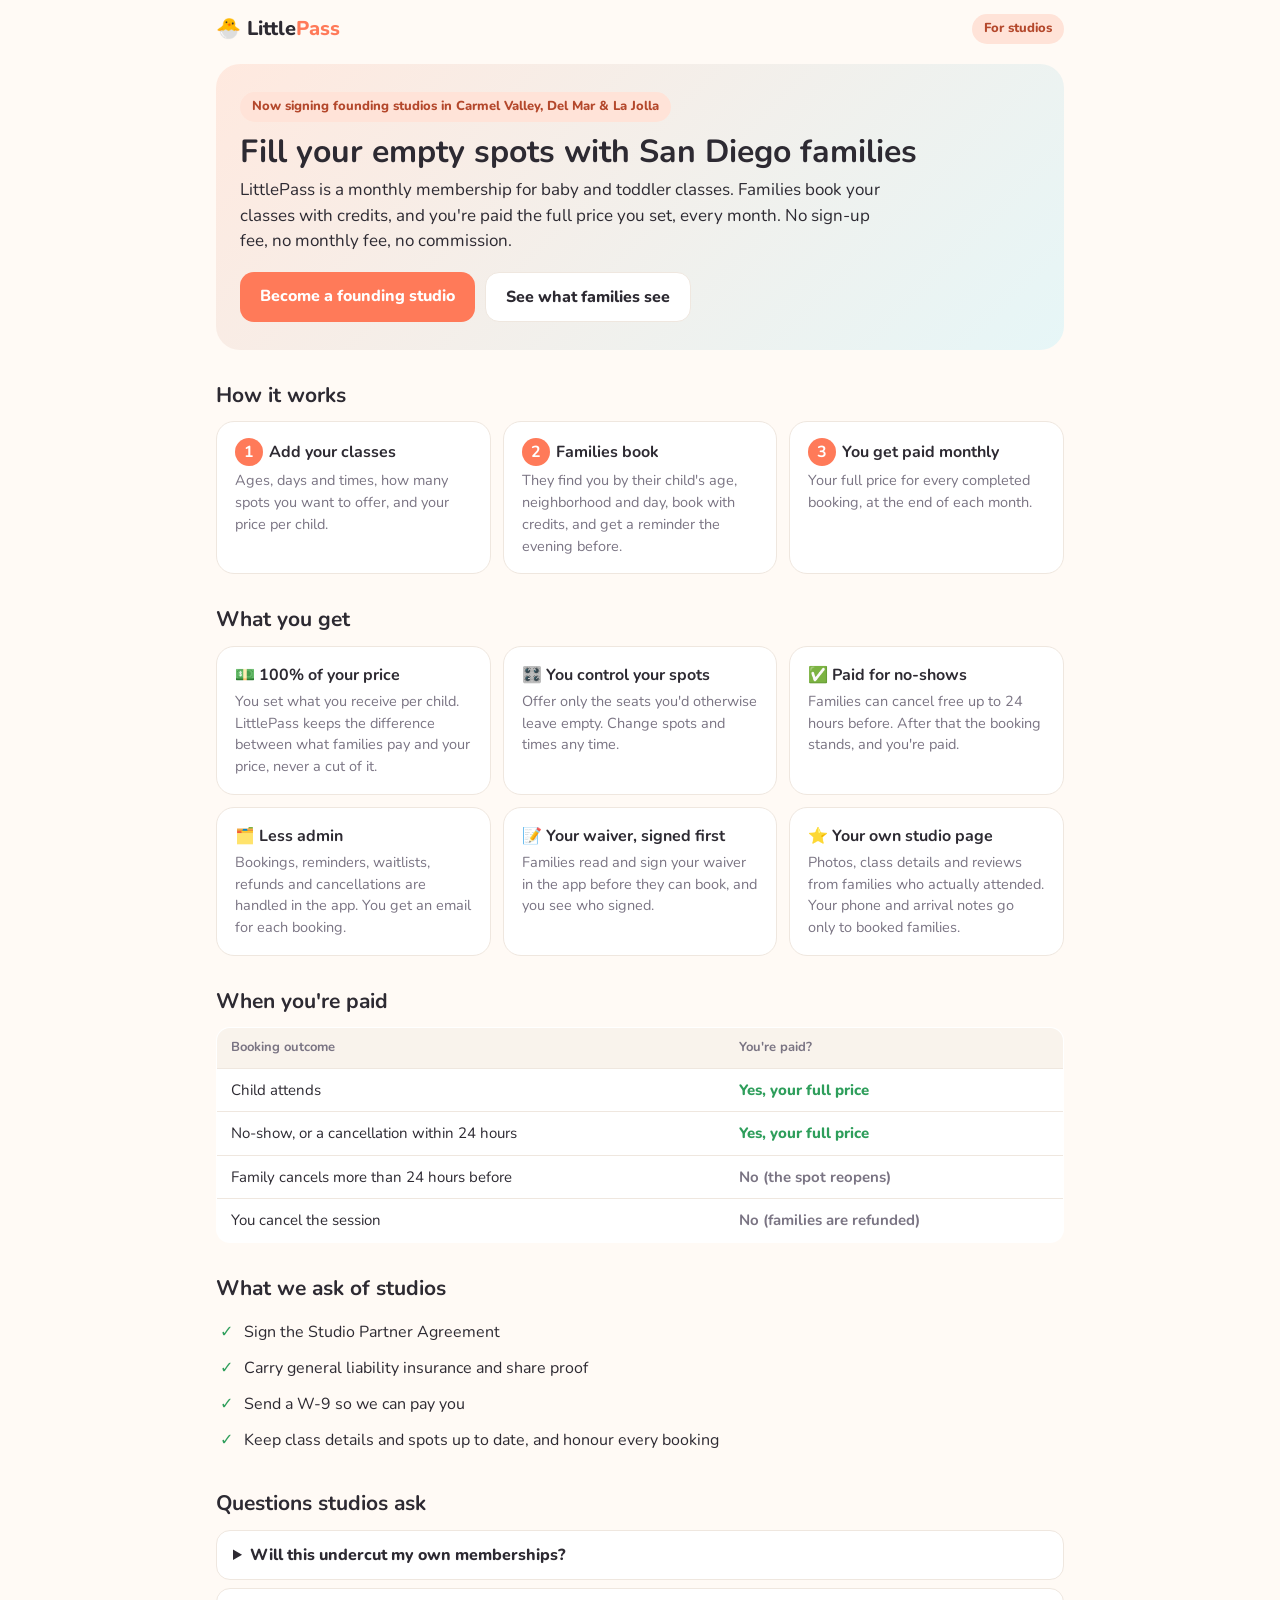
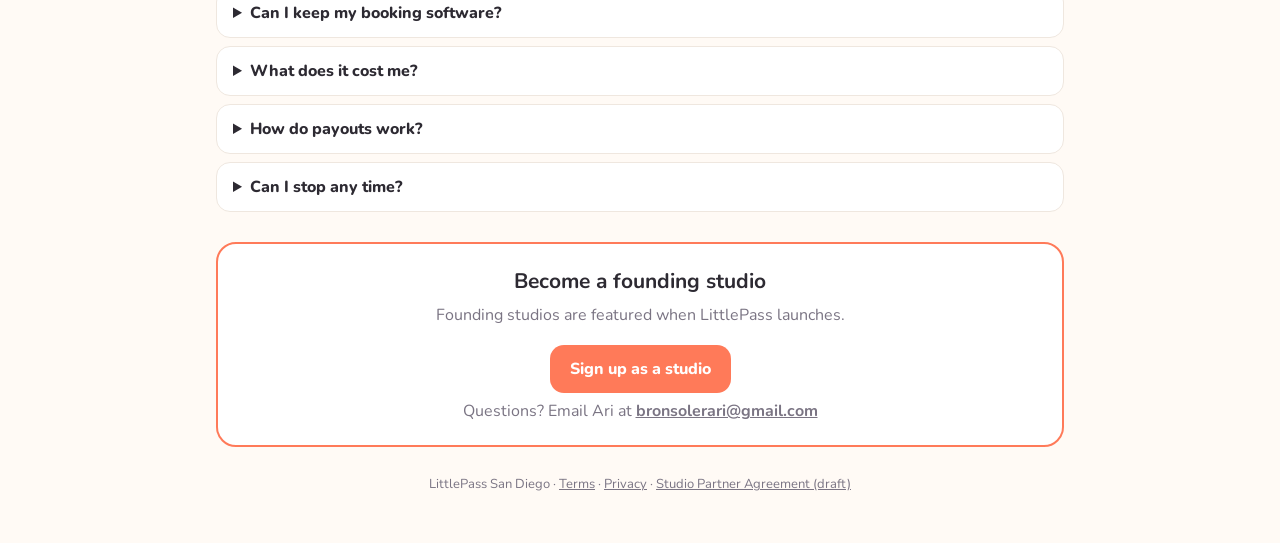
==== partners.html @ cba7137e "Studio summary page (/partners) and a direct studio sign-up link (#join-studio) Co-Authored-By: Clau" ====
<!doctype html>
<html lang="en">
<head>
<meta charset="utf-8">
<meta name="viewport" content="width=device-width, initial-scale=1">
<title>Partner with LittlePass | For studios</title>
<meta name="description" content="Fill your empty spots with San Diego families. You set your price per child and receive all of it for every completed booking, paid monthly. No fees.">
<meta name="robots" content="noindex">
<meta property="og:type" content="website">
<meta property="og:site_name" content="LittlePass">
<meta property="og:title" content="Partner with LittlePass: fill your empty spots with San Diego families">
<meta property="og:description" content="You set your price per child and receive all of it for every completed booking, paid monthly. No fees.">
<meta property="og:url" content="https://littlepass.netlify.app/partners">
<meta property="og:image" content="https://littlepass.netlify.app/og-image.png">
<meta name="twitter:card" content="summary_large_image">
<link rel="icon" href="icon.svg" type="image/svg+xml">
<link rel="apple-touch-icon" href="icon-180.png">
<link rel="preconnect" href="https://fonts.googleapis.com">
<link href="https://fonts.googleapis.com/css2?family=Nunito:wght@400;700;800&display=swap" rel="stylesheet">
<style>
  /* One-page summary for studios: shared by link after a call, and prints to a single PDF */
  :root { --brand: #ff7a59; --ink: #2d2a32; --muted: #7a7483; --line: #efe7df; --bg: #fffaf5; --green: #2e9e5b; }
  * { box-sizing: border-box; }
  body { margin: 0; font-family: 'Nunito', system-ui, sans-serif; color: var(--ink); background: var(--bg); line-height: 1.5; }
  a { color: inherit; }
  .wrap { max-width: 880px; margin: 0 auto; padding: 0 16px 48px; }
  header { display: flex; align-items: center; justify-content: space-between; gap: 12px; padding: 14px 0; }
  .logo { font-weight: 800; font-size: 20px; text-decoration: none; white-space: nowrap; }
  .logo span { color: var(--brand); }
  .pill { display: inline-block; background: #ffe3d8; color: #b4482c; font-weight: 800; font-size: 13px; padding: 5px 12px; border-radius: 999px; }
  .hero { background: linear-gradient(135deg, #ffe9df, #e6f6f7); border-radius: 24px; padding: 28px 24px; margin: 6px 0 20px; }
  h1 { font-size: 32px; line-height: 1.12; margin: 12px 0 8px; }
  h2 { font-size: 21px; margin: 30px 0 10px; }
  .lead { font-size: 17px; margin: 0; max-width: 640px; }
  .btn { display: inline-block; background: var(--brand); color: #fff; font-weight: 800; text-decoration: none; padding: 12px 20px; border-radius: 14px; }
  .btn.ghost { background: #fff; color: var(--ink); border: 1.5px solid var(--line); }
  .ctas { display: flex; gap: 10px; flex-wrap: wrap; margin-top: 18px; }
  .steps { display: grid; grid-template-columns: repeat(auto-fit, minmax(230px, 1fr)); gap: 12px; }
  .card { background: #fff; border: 1px solid var(--line); border-radius: 18px; padding: 16px 18px; }
  .card b.n { display: inline-flex; width: 28px; height: 28px; border-radius: 50%; background: var(--brand); color: #fff; align-items: center; justify-content: center; margin-right: 6px; }
  .card h3 { margin: 0 0 4px; font-size: 16px; }
  .card p { margin: 0; color: var(--muted); font-size: 14.5px; }
  .grid2 { display: grid; grid-template-columns: repeat(auto-fit, minmax(260px, 1fr)); gap: 12px; }
  table { width: 100%; border-collapse: collapse; background: #fff; border: 1px solid var(--line); border-radius: 14px; overflow: hidden; font-size: 15px; }
  td, th { text-align: left; padding: 10px 14px; border-top: 1px solid var(--line); }
  th { background: #f9f3ec; border-top: 0; font-size: 13px; color: var(--muted); }
  td.yes { color: var(--green); font-weight: 800; } td.no { color: var(--muted); font-weight: 700; }
  ul.check { list-style: none; padding: 0; margin: 0; }
  ul.check li { padding: 6px 0 6px 28px; position: relative; }
  ul.check li::before { content: '\2713'; position: absolute; left: 4px; color: var(--green); font-weight: 800; }
  details { background: #fff; border: 1px solid var(--line); border-radius: 14px; padding: 12px 16px; margin: 8px 0; }
  summary { font-weight: 800; cursor: pointer; }
  details p { margin: 8px 0 0; color: var(--muted); }
  .final { background: #fff; border: 2px solid var(--brand); border-radius: 20px; padding: 22px; margin-top: 30px; text-align: center; }
  .final p { margin: 6px 0 0; color: var(--muted); }
  footer { margin-top: 28px; font-size: 13px; color: var(--muted); text-align: center; }
  @media (max-width: 560px) { h1 { font-size: 27px; } .hero { padding: 22px 18px; } }
  /* Printing: one clean page for a PDF or paper handout */
  @media print {
    @page { margin: 12mm; }
    body { background: #fff; font-size: 12px; }
    .wrap { padding: 0; }
    .hero { padding: 14px 16px; margin-bottom: 10px; }
    h1 { font-size: 22px; } h2 { font-size: 15px; margin: 12px 0 6px; }
    .card { padding: 9px 11px; } .card p { font-size: 11px; }
    .ctas .ghost, .faq, footer .links { display: none; }
    details { display: none; }
    .final { padding: 10px; margin-top: 12px; }
    .btn { padding: 6px 10px; }
  }
</style>
</head>
<body>
<div class="wrap">
  <header>
    <a class="logo" href="/">🐣 Little<span>Pass</span></a>
    <span class="pill">For studios</span>
  </header>

  <section class="hero">
    <span class="pill">Now signing founding studios in Carmel Valley, Del Mar &amp; La Jolla</span>
    <h1>Fill your empty spots with San Diego families</h1>
    <p class="lead">LittlePass is a monthly membership for baby and toddler classes. Families book your classes with credits, and you're paid the full price you set, every month. No sign-up fee, no monthly fee, no commission.</p>
    <div class="ctas">
      <a class="btn" href="/#join-studio">Become a founding studio</a>
      <a class="btn ghost" href="/">See what families see</a>
    </div>
  </section>

  <h2>How it works</h2>
  <div class="steps">
    <div class="card"><h3><b class="n">1</b>Add your classes</h3><p>Ages, days and times, how many spots you want to offer, and your price per child.</p></div>
    <div class="card"><h3><b class="n">2</b>Families book</h3><p>They find you by their child's age, neighborhood and day, book with credits, and get a reminder the evening before.</p></div>
    <div class="card"><h3><b class="n">3</b>You get paid monthly</h3><p>Your full price for every completed booking, at the end of each month.</p></div>
  </div>

  <h2>What you get</h2>
  <div class="grid2">
    <div class="card"><h3>💵 100% of your price</h3><p>You set what you receive per child. LittlePass keeps the difference between what families pay and your price, never a cut of it.</p></div>
    <div class="card"><h3>🎛️ You control your spots</h3><p>Offer only the seats you'd otherwise leave empty. Change spots and times any time.</p></div>
    <div class="card"><h3>✅ Paid for no-shows</h3><p>Families can cancel free up to 24 hours before. After that the booking stands, and you're paid.</p></div>
    <div class="card"><h3>🗂️ Less admin</h3><p>Bookings, reminders, waitlists, refunds and cancellations are handled in the app. You get an email for each booking.</p></div>
    <div class="card"><h3>📝 Your waiver, signed first</h3><p>Families read and sign your waiver in the app before they can book, and you see who signed.</p></div>
    <div class="card"><h3>⭐ Your own studio page</h3><p>Photos, class details and reviews from families who actually attended. Your phone and arrival notes go only to booked families.</p></div>
  </div>

  <h2>When you're paid</h2>
  <table>
    <tr><th>Booking outcome</th><th>You're paid?</th></tr>
    <tr><td>Child attends</td><td class="yes">Yes, your full price</td></tr>
    <tr><td>No-show, or a cancellation within 24 hours</td><td class="yes">Yes, your full price</td></tr>
    <tr><td>Family cancels more than 24 hours before</td><td class="no">No (the spot reopens)</td></tr>
    <tr><td>You cancel the session</td><td class="no">No (families are refunded)</td></tr>
  </table>

  <h2>What we ask of studios</h2>
  <ul class="check">
    <li>Sign the Studio Partner Agreement</li>
    <li>Carry general liability insurance and share proof</li>
    <li>Send a W-9 so we can pay you</li>
    <li>Keep class details and spots up to date, and honour every booking</li>
  </ul>

  <div class="faq">
    <h2>Questions studios ask</h2>
    <details><summary>Will this undercut my own memberships?</summary><p>Offer drop-in or trial spots only. Families often try a class through LittlePass and then sign up with you directly.</p></details>
    <details><summary>Can I keep my booking software?</summary><p>Yes. Hold back the spots you give LittlePass; your dashboard shows who's coming.</p></details>
    <details><summary>What does it cost me?</summary><p>Nothing. No sign-up fee, no monthly fee, no commission on your price.</p></details>
    <details><summary>How do payouts work?</summary><p>Once a month, for every completed booking. We're moving to automatic payouts straight to your bank account.</p></details>
    <details><summary>Can I stop any time?</summary><p>Yes. You'd just honour the bookings already made.</p></details>
  </div>

  <div class="final">
    <h2 style="margin:0">Become a founding studio</h2>
    <p>Founding studios are featured when LittlePass launches.</p>
    <div class="ctas" style="justify-content:center"><a class="btn" href="/#join-studio">Sign up as a studio</a></div>
    <p id="contact">Questions? Email Ari at <a href="mailto:bronsolerari@gmail.com"><b>bronsolerari@gmail.com</b></a></p>
  </div>

  <footer>LittlePass San Diego<span class="links"> · <a href="/legal/terms.html">Terms</a> · <a href="/legal/privacy.html">Privacy</a> · <a href="/legal/studio-agreement.html">Studio Partner Agreement (draft)</a></span></footer>
</div>
</body>
</html>
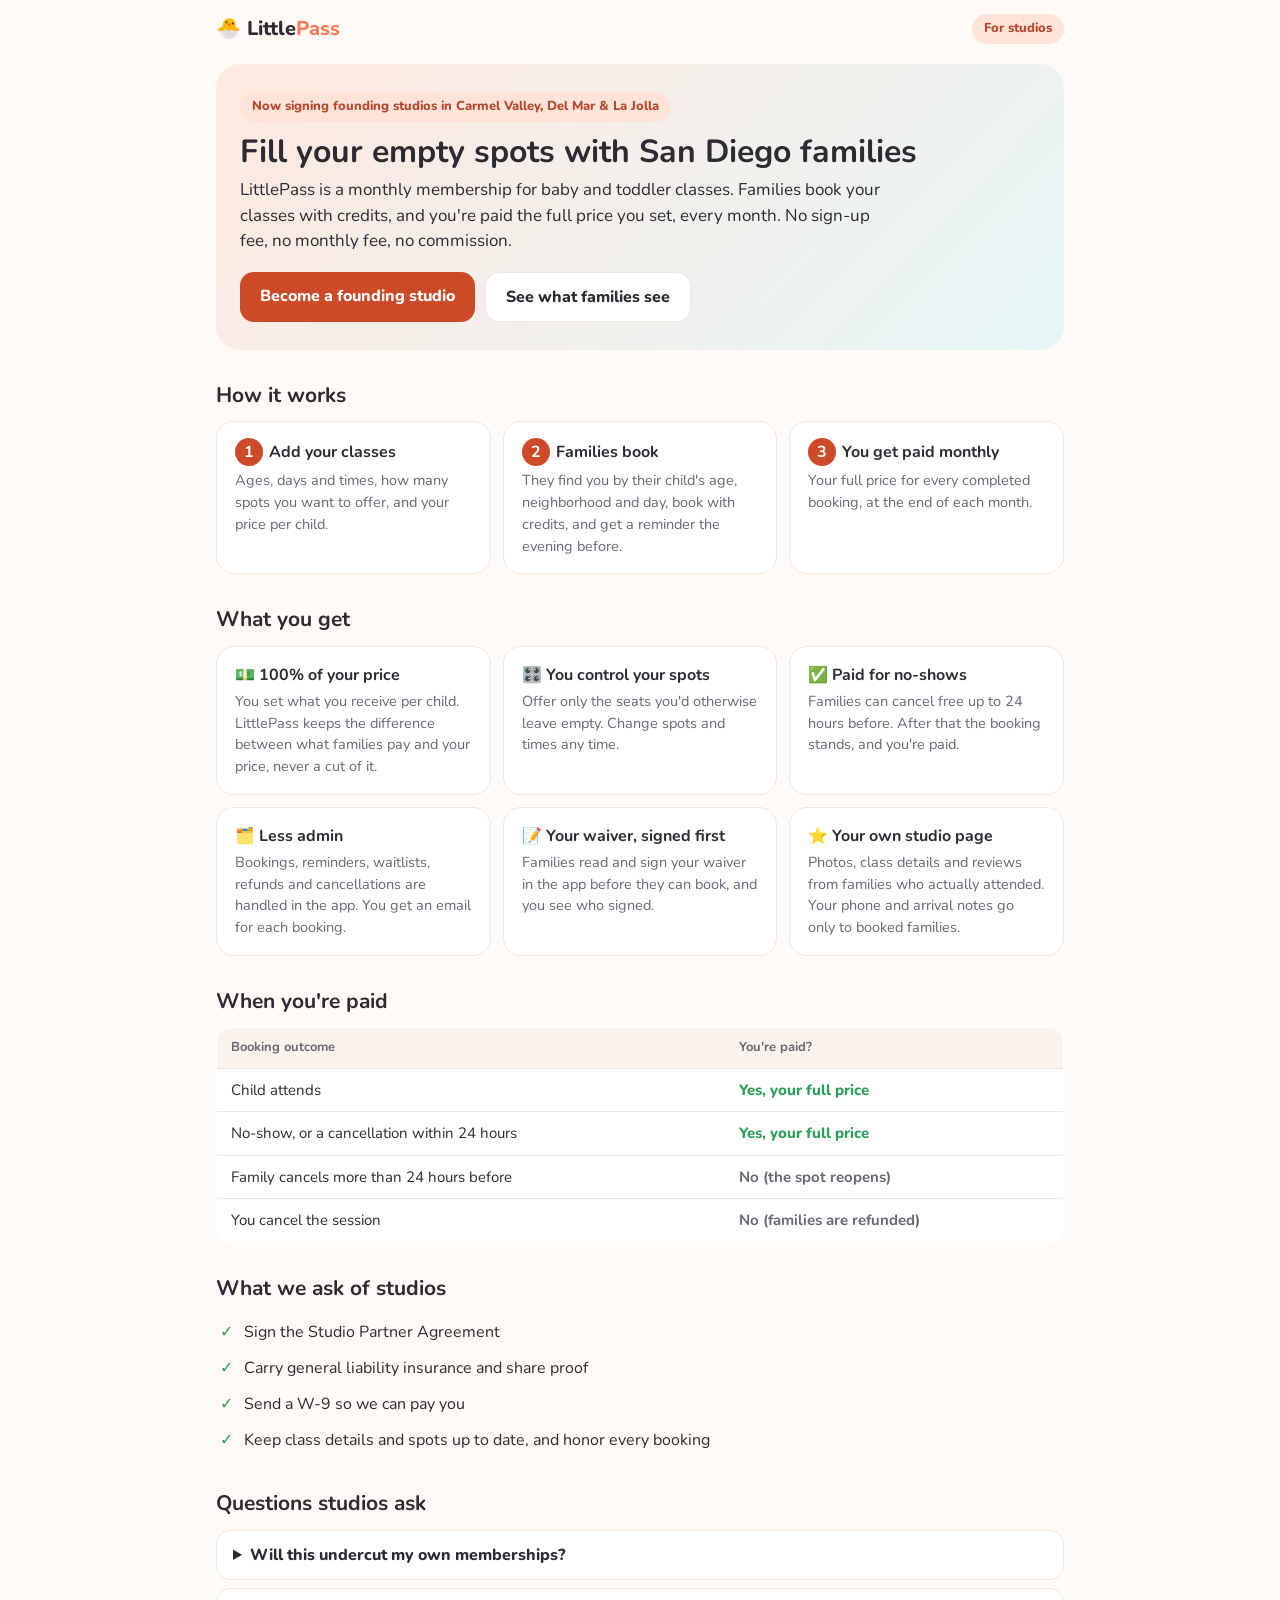
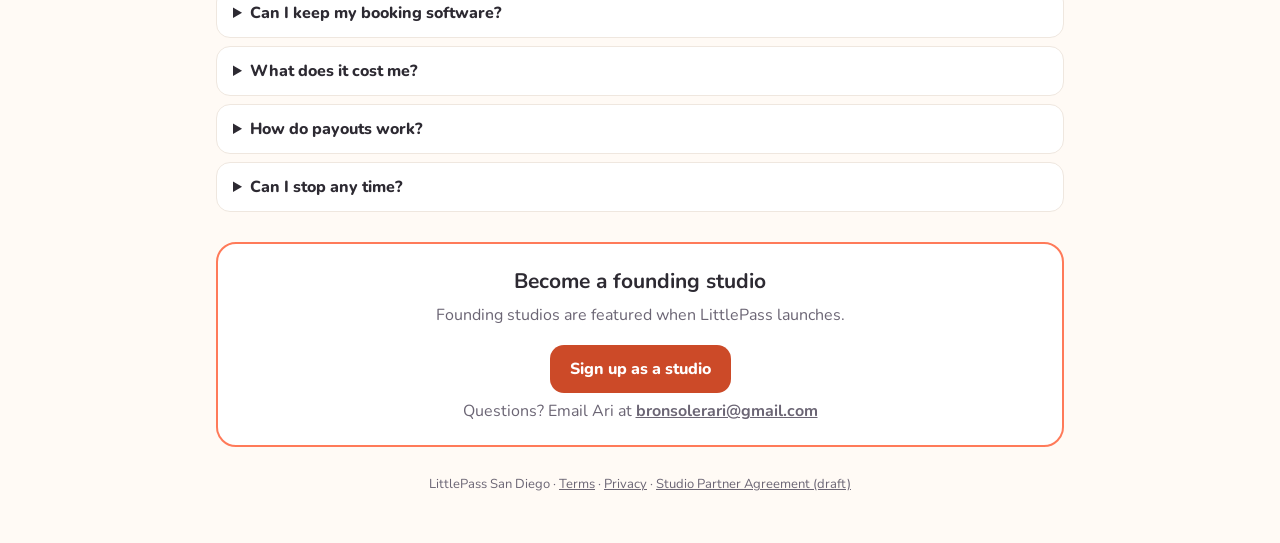
==== commit 2fef5b06: "Design fixes: accessible button contrast, labelled credit costs, filters start closed, Escape closes" ====
--- a/partners.html
+++ b/partners.html
@@ -19,7 +19,7 @@
 <link href="https://fonts.googleapis.com/css2?family=Nunito:wght@400;700;800&display=swap" rel="stylesheet">
 <style>
   /* One-page summary for studios: shared by link after a call, and prints to a single PDF */
-  :root { --brand: #ff7a59; --ink: #2d2a32; --muted: #7a7483; --line: #efe7df; --bg: #fffaf5; --green: #2e9e5b; }
+  :root { --brand: #ff7a59; --brand-fill: #cc4a28; --ink: #2d2a32; --muted: #6b6574; --line: #efe7df; --bg: #fffaf5; --green: #2e9e5b; }
   * { box-sizing: border-box; }
   body { margin: 0; font-family: 'Nunito', system-ui, sans-serif; color: var(--ink); background: var(--bg); line-height: 1.5; }
   a { color: inherit; }
@@ -32,12 +32,12 @@
   h1 { font-size: 32px; line-height: 1.12; margin: 12px 0 8px; }
   h2 { font-size: 21px; margin: 30px 0 10px; }
   .lead { font-size: 17px; margin: 0; max-width: 640px; }
-  .btn { display: inline-block; background: var(--brand); color: #fff; font-weight: 800; text-decoration: none; padding: 12px 20px; border-radius: 14px; }
+  .btn { display: inline-block; background: var(--brand-fill); color: #fff; font-weight: 800; text-decoration: none; padding: 12px 20px; border-radius: 14px; }
   .btn.ghost { background: #fff; color: var(--ink); border: 1.5px solid var(--line); }
   .ctas { display: flex; gap: 10px; flex-wrap: wrap; margin-top: 18px; }
   .steps { display: grid; grid-template-columns: repeat(auto-fit, minmax(230px, 1fr)); gap: 12px; }
   .card { background: #fff; border: 1px solid var(--line); border-radius: 18px; padding: 16px 18px; }
-  .card b.n { display: inline-flex; width: 28px; height: 28px; border-radius: 50%; background: var(--brand); color: #fff; align-items: center; justify-content: center; margin-right: 6px; }
+  .card b.n { display: inline-flex; width: 28px; height: 28px; border-radius: 50%; background: var(--brand-fill); color: #fff; align-items: center; justify-content: center; margin-right: 6px; }
   .card h3 { margin: 0 0 4px; font-size: 16px; }
   .card p { margin: 0; color: var(--muted); font-size: 14.5px; }
   .grid2 { display: grid; grid-template-columns: repeat(auto-fit, minmax(260px, 1fr)); gap: 12px; }
@@ -118,7 +118,7 @@
     <li>Sign the Studio Partner Agreement</li>
     <li>Carry general liability insurance and share proof</li>
     <li>Send a W-9 so we can pay you</li>
-    <li>Keep class details and spots up to date, and honour every booking</li>
+    <li>Keep class details and spots up to date, and honor every booking</li>
   </ul>
 
   <div class="faq">
@@ -127,7 +127,7 @@
     <details><summary>Can I keep my booking software?</summary><p>Yes. Hold back the spots you give LittlePass; your dashboard shows who's coming.</p></details>
     <details><summary>What does it cost me?</summary><p>Nothing. No sign-up fee, no monthly fee, no commission on your price.</p></details>
     <details><summary>How do payouts work?</summary><p>Once a month, for every completed booking. We're moving to automatic payouts straight to your bank account.</p></details>
-    <details><summary>Can I stop any time?</summary><p>Yes. You'd just honour the bookings already made.</p></details>
+    <details><summary>Can I stop any time?</summary><p>Yes. You'd just honor the bookings already made.</p></details>
   </div>
 
   <div class="final">
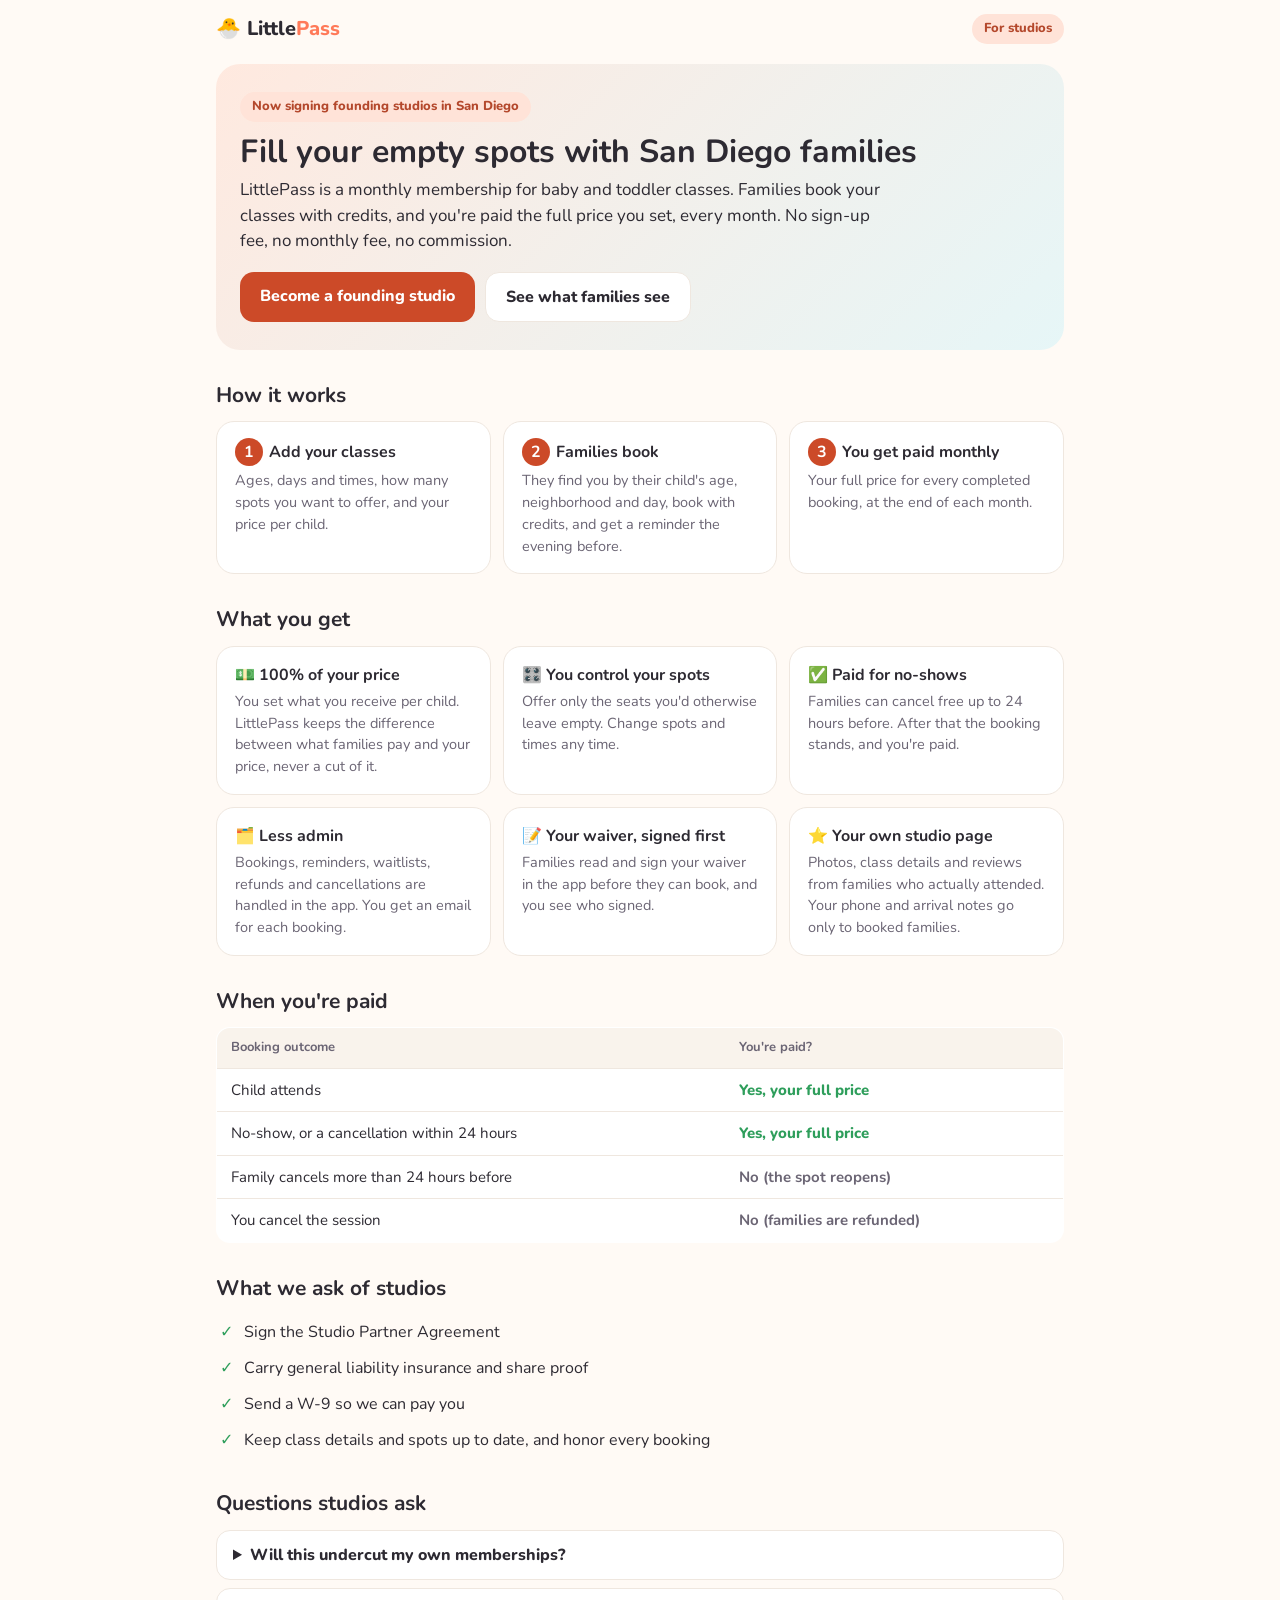
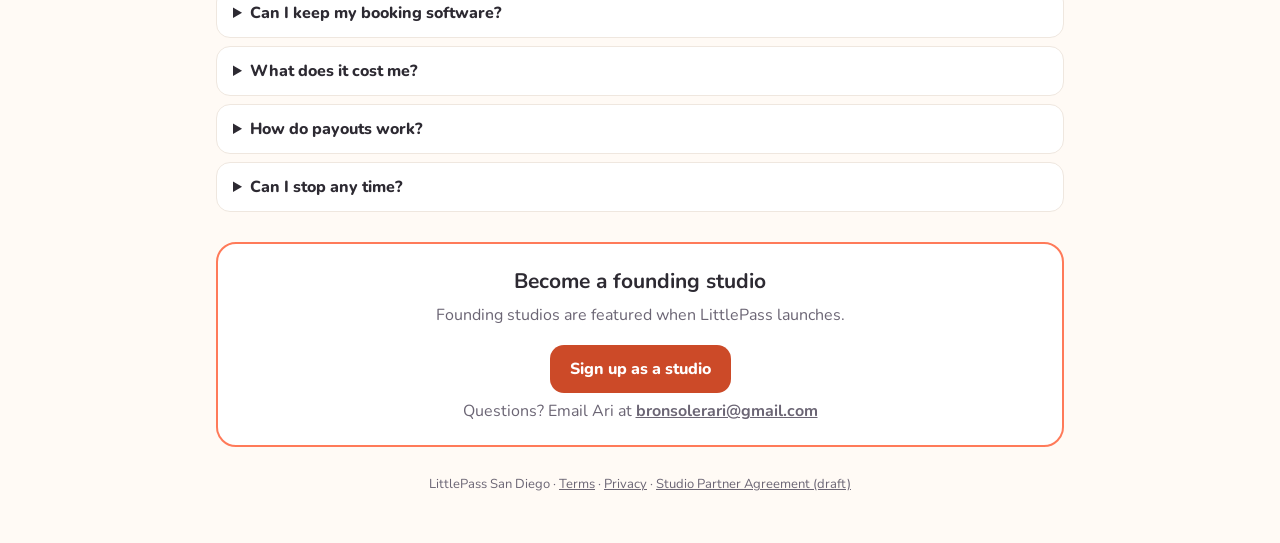
==== commit cdcc0ec0: "Referral tracking and Growth tab, cleaner map, location help with ZIP fallback, partners banner says" ====
--- a/partners.html
+++ b/partners.html
@@ -78,7 +78,7 @@
   </header>
 
   <section class="hero">
-    <span class="pill">Now signing founding studios in Carmel Valley, Del Mar &amp; La Jolla</span>
+    <span class="pill">Now signing founding studios in San Diego</span>
     <h1>Fill your empty spots with San Diego families</h1>
     <p class="lead">LittlePass is a monthly membership for baby and toddler classes. Families book your classes with credits, and you're paid the full price you set, every month. No sign-up fee, no monthly fee, no commission.</p>
     <div class="ctas">
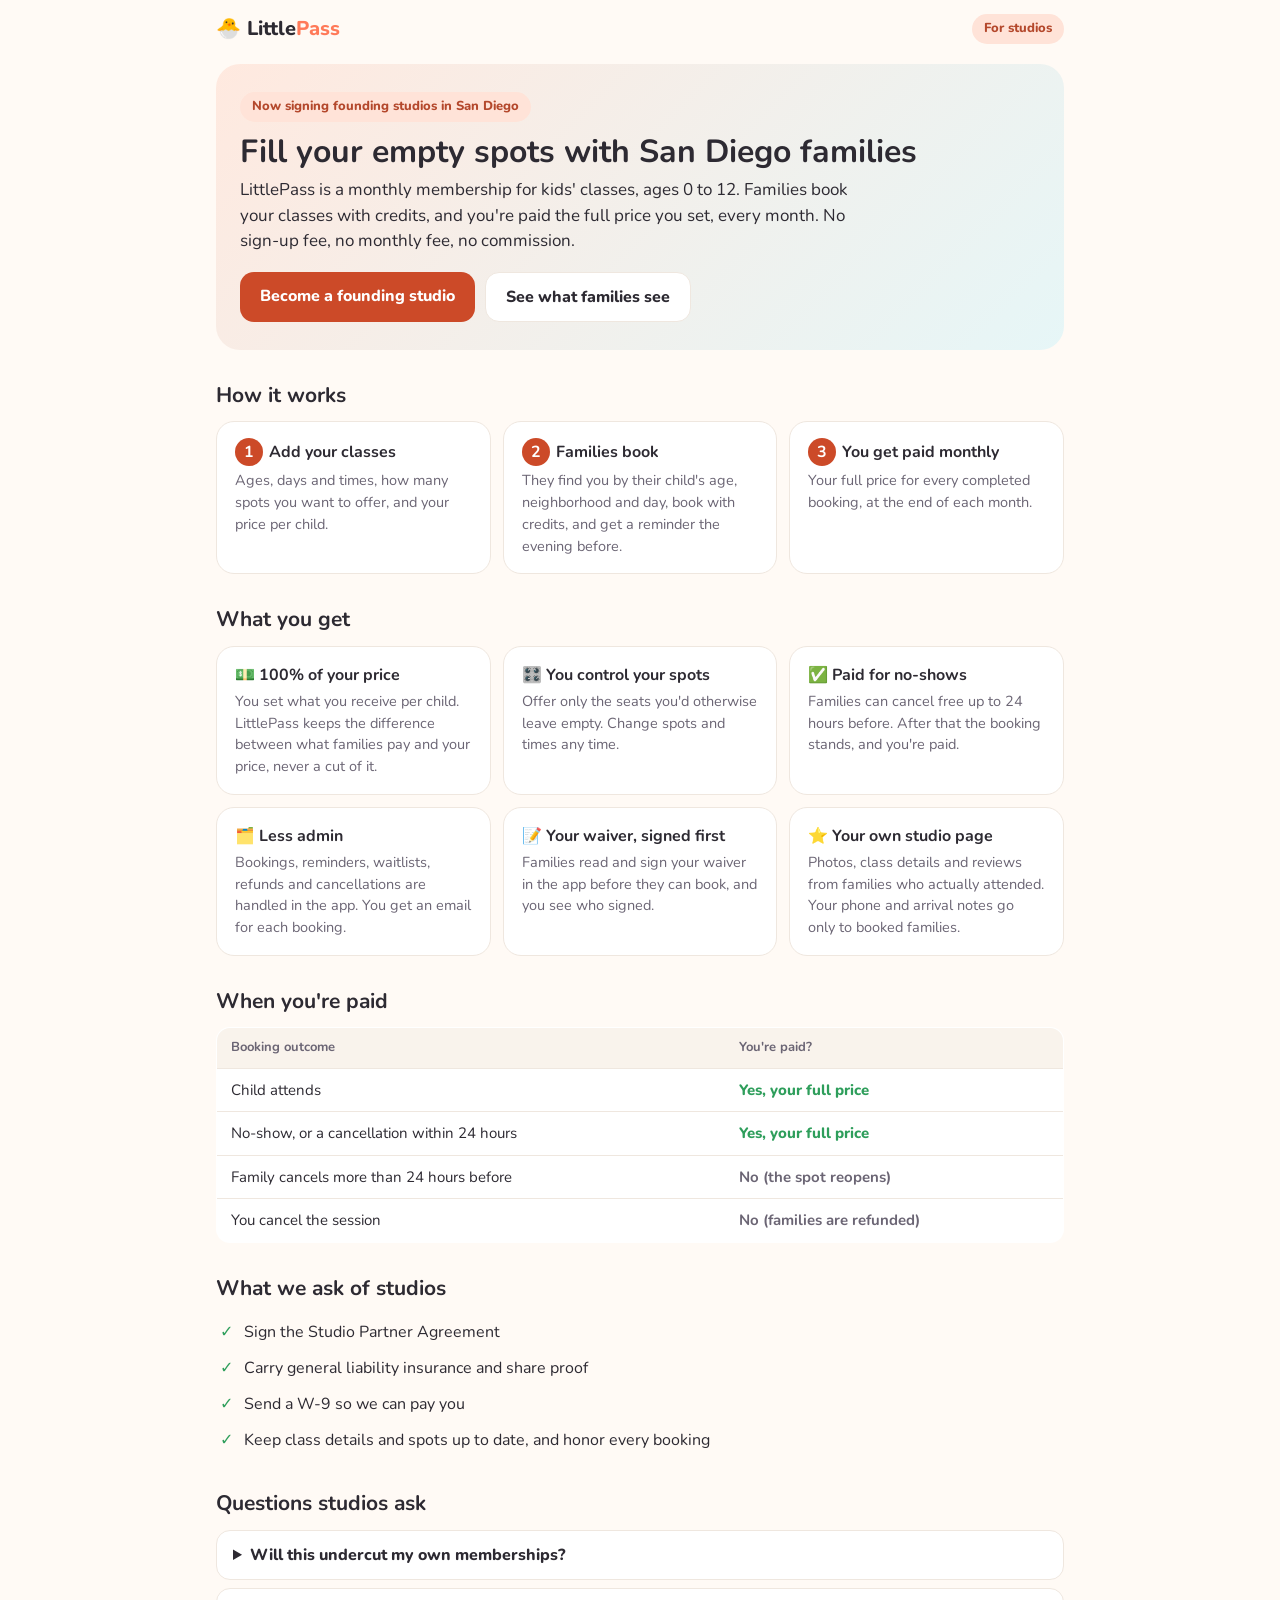
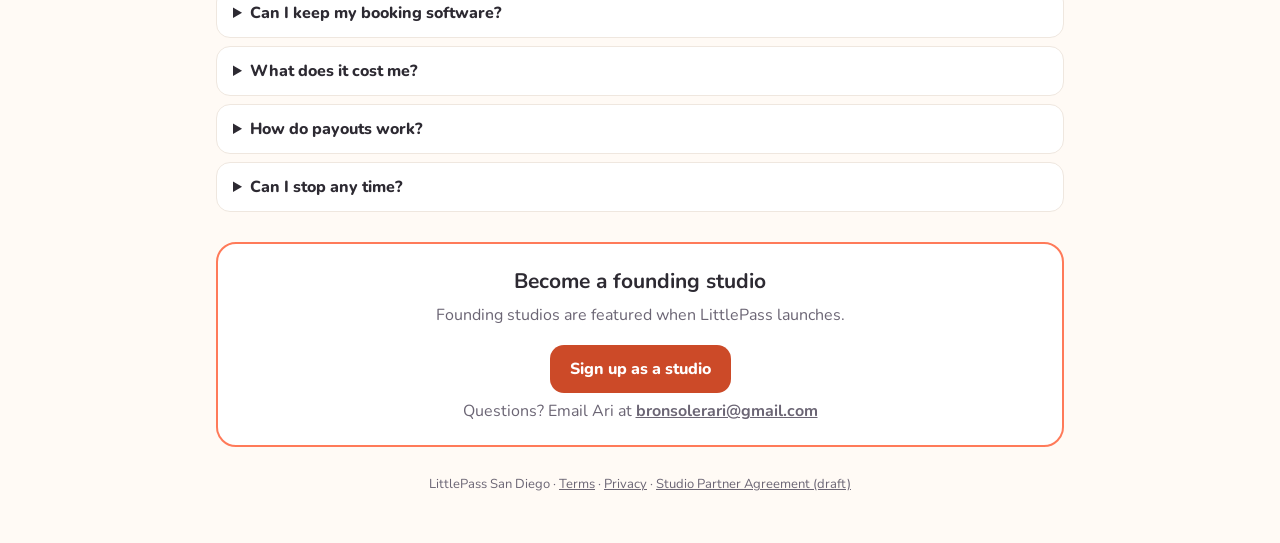
==== commit a066d5c3: "Ages 0 to 12 everywhere, 30-day schedule with a prominent date picker on studio pages, booking windo" ====
--- a/partners.html
+++ b/partners.html
@@ -80,7 +80,7 @@
   <section class="hero">
     <span class="pill">Now signing founding studios in San Diego</span>
     <h1>Fill your empty spots with San Diego families</h1>
-    <p class="lead">LittlePass is a monthly membership for baby and toddler classes. Families book your classes with credits, and you're paid the full price you set, every month. No sign-up fee, no monthly fee, no commission.</p>
+    <p class="lead">LittlePass is a monthly membership for kids' classes, ages 0 to 12. Families book your classes with credits, and you're paid the full price you set, every month. No sign-up fee, no monthly fee, no commission.</p>
     <div class="ctas">
       <a class="btn" href="/#join-studio">Become a founding studio</a>
       <a class="btn ghost" href="/">See what families see</a>
